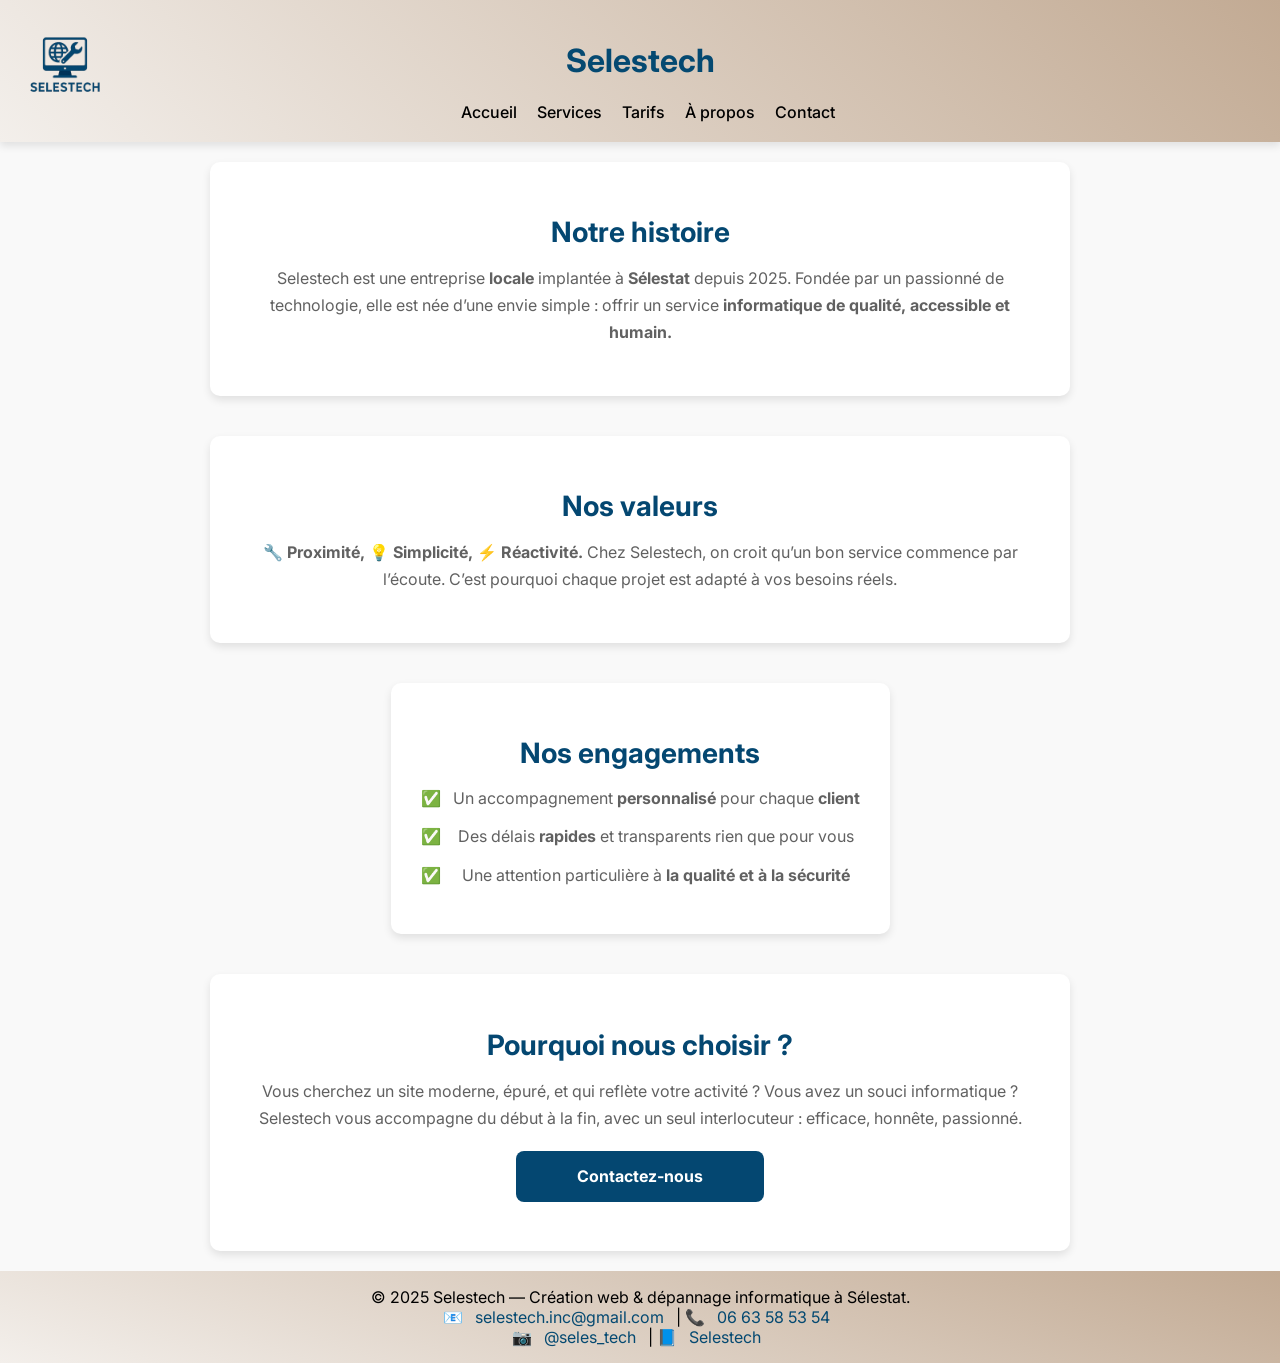
==== apropos.html @ 067ace5b "Add files via upload" ====
<!DOCTYPE html>
<html lang="fr">
<head>
  <meta charset="UTF-8" />
  <meta name="viewport" content="width=device-width, initial-scale=1.0" />
  <title>À propos - Selestech</title>
  <link rel="stylesheet" href="style.css" />
  <link href="https://fonts.googleapis.com/css2?family=Inter:wght@300;600&display=swap" rel="stylesheet" />
</head>
<body>
  <header>
    <img src="logo.png" alt="Logo Selestech" class="logo" />
    <h1>Selestech</h1>
    <nav>
      <a href="index.html">Accueil</a>
      <a href="services.html">Services</a>
      <a href="tarifs.html">Tarifs</a>
      <a href="apropos.html">À propos</a>
      <a href="contact.html">Contact</a>
    </nav>
  </header>

  <section>
    <h2>Notre histoire</h2>
    <p>
      Selestech est une entreprise <strong>locale</strong> implantée à <strong>Sélestat</strong> depuis 2025. Fondée par un passionné de technologie, elle est née d’une envie simple : offrir un service <strong>informatique de qualité, accessible et humain.</strong>
    </p>
  </section>

  <section>
    <h2>Nos valeurs</h2>
    <p>
      <strong>🔧 Proximité, 💡 Simplicité, ⚡ Réactivité.</strong> Chez Selestech, on croit qu’un bon service commence par l’écoute. C’est pourquoi chaque projet est adapté à vos besoins réels.
    </p>
  </section>

  <section>
  <h2>Nos engagements</h2>
  <ul class="engagements">
    <li>Un accompagnement <strong>personnalisé</strong> pour chaque <strong>client</strong></li>
    <li>Des délais <strong>rapides</strong> et transparents rien que pour vous</li>
    <li>Une attention particulière à <strong>la qualité et à la sécurité</strong></li>
  </ul>
</section>


  <section>
    <h2>Pourquoi nous choisir ?</h2>
    <p>
      Vous cherchez un site moderne, épuré, et qui reflète votre activité ? Vous avez un souci informatique ? Selestech vous accompagne du début à la fin, avec un seul interlocuteur : efficace, honnête, passionné.
    </p>
    <p><a href="contact.html" class="button">Contactez-nous</a></p>
  </section>

  <footer>
    &copy; 2025 Selestech — Création web & dépannage informatique à Sélestat.<br />
    📧 <a href="mailto:selestech.inc@gmail.com">selestech.inc@gmail.com</a> | 📞 <a href="tel:+33663585354">06 63 58 53 54</a><br />
    📷 <a href="https://instagram.com/seles_tech" target="_blank">@seles_tech</a> | 📘 <a href="https://www.facebook.com/share/1GsHa6gbmF/?mibextid=wwXIfr" target="_blank">Selestech</a>
  </footer>
</body>
</html>
---- style.css ----
/* ---------------- Import Google Fonts ---------------- */
@import url('https://fonts.googleapis.com/css2?family=Inter:wght@400;600&family=Orbitron:wght@600&display=swap');

/* ---------------- Base ---------------- */
body {
  font-family: 'Inter', sans-serif;
  margin: 0;
  min-height: 100vh;
  display: flex;
  flex-direction: column;
  background-color: #f9f9f9;
}

main {
  flex: 1;
  padding: 2rem;
  max-width: 900px;
  margin: auto;
}

a {
  color: #044971;
  text-decoration: none;
}

h1, h2 {
  color: #044971;
}

p {
  margin-bottom: 1.2rem;
  line-height: 1.7;
}

/* ---------------- Header ---------------- */
header {
  background: linear-gradient(45deg, #F3EFEB, #C2AA93);
  text-align: center;
  padding: 20px 0;
  box-shadow: 0 4px 8px rgba(0, 0, 0, 0.1);
  position: relative;
  overflow: hidden;
}

.selestech-title {
  font-family: 'Orbitron', sans-serif;
  font-size: 3.5rem;
  font-weight: bold;
  background: linear-gradient(90deg, #00c3ff, #7c00ff, #00c3ff);
  background-size: 200%;
  -webkit-background-clip: text;
  -webkit-text-fill-color: transparent;
  animation: shimmer 4s infinite ease-in-out;
  margin: 2rem 0 1rem 0;
}

@keyframes shimmer {
  0% { background-position: -200%; }
  50% { background-position: 200%; }
  100% { background-position: -200%; }
}

.logo {
  position: absolute;
  top: 15px;
  left: 15px;
  width: 100px;
  height: auto;
  animation: float 3s ease-in-out infinite;
  transition: transform 0.3s ease;
}

.logo:hover {
  transform: scale(1.05) rotate(2deg);
}

@keyframes float {
  0%   { transform: translateY(0px); }
  50%  { transform: translateY(-5px); }
  100% { transform: translateY(0px); }
}

/* ---------------- Navigation ---------------- */
nav a {
  color: #000;
  margin-left: 1rem;
  font-weight: 500;
}

nav a:hover {
  text-decoration: underline;
}

/* ---------------- Sections ---------------- */
section {
  background-color: #ffffff;
  padding: 30px;
  margin: 20px auto;
  border-radius: 10px;
  box-shadow: 0 4px 8px rgba(0, 0, 0, 0.1);
  max-width: 800px;
  transition: transform 0.3s ease-in-out, box-shadow 0.3s ease-in-out;
}

section:hover {
  transform: translateY(-5px);
  box-shadow: 0 8px 16px rgba(0, 0, 0, 0.2);
}

section h2 {
  font-size: 28px;
  text-align: center;
  color: #044771;
  margin-bottom: 15px;
}

section h3 {
  font-size: 24px;
  color: #5F1A77;
  margin-bottom: 10px;
  text-align: left;
}

section p,
section ul {
  color: #616161;
  text-align: center;
}

section ul {
  list-style-type: none;
  padding: 0;
}

section ul li {
  margin-bottom: 10px;
}

/* ---------------- Engagements (✅ list) ---------------- */
.engagements {
  list-style: none;
  padding-left: 0;
  margin: 1rem 0;
}

.engagements li {
  position: relative;
  padding-left: 2rem;
  margin-bottom: 0.8rem;
  line-height: 1.6;
}

.engagements li::before {
  content: "✅";
  position: absolute;
  left: 0;
  top: 0;
}

/* ---------------- Table ---------------- */
table {
  width: 100%;
  border-collapse: collapse;
  margin-top: 1rem;
}

th, td {
  border: 1px solid #ddd;
  padding: 0.75rem;
  text-align: left;
}

th {
  background-color: #044971;
  color: white;
}

/* ---------------- Formulaire de contact ---------------- */
form {
  text-align: left;
  max-width: 800px;
  margin: auto;
  padding: 2rem 1rem;
}

input, textarea {
  width: 100%;
  padding: 0.75rem;
  margin-top: 0.5rem;
  margin-bottom: 1rem;
  border-radius: 6px;
  border: 1px solid #ccc;
  font-family: 'Inter', sans-serif;
  font-size: 1rem;
  box-shadow: 0 1px 3px rgba(0,0,0,0.05);
}

/* ---------------- Bouton ---------------- */
.button,
form button {
  display: inline-block;
  background-color: #044771;
  color: white;
  padding: 0.75rem 1.5rem;
  border-radius: 8px;
  text-decoration: none;
  font-weight: bold;
  text-align: center;
  min-width: 200px;
  border: none;
  cursor: pointer;
  transition: background-color 0.3s ease;
}

.button:hover,
form button:hover {
  background-color: #033c5e;
}

/* ---------------- Footer ---------------- */
footer {
  text-align: center;
  margin-top: auto;
  background: linear-gradient(20deg, #F3EFEB, #C2AA93);
  padding: 1rem 0;
}

footer a {
  color: #044971;
  text-decoration: none;
  margin: 0 0.5rem;
}

footer a:hover {
  text-decoration: underline;
}
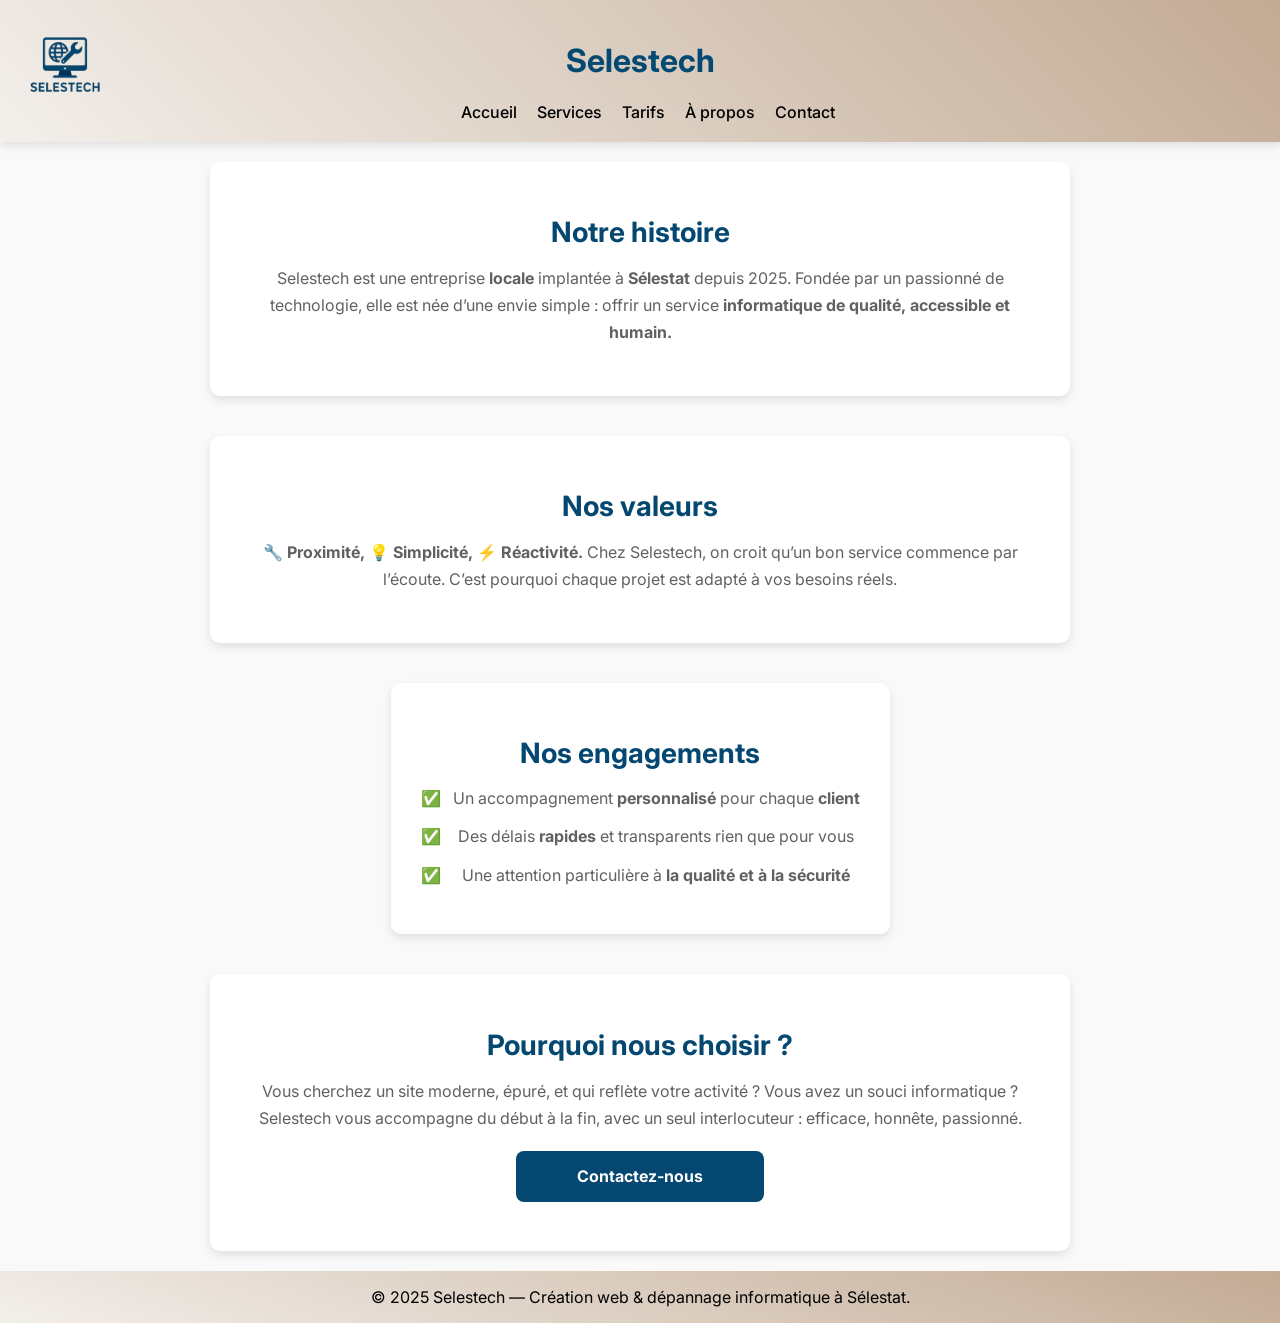
==== commit 31120eb1: "Update apropos.html" ====
--- a/apropos.html
+++ b/apropos.html
@@ -53,9 +53,7 @@
   </section>
 
   <footer>
-    &copy; 2025 Selestech — Création web & dépannage informatique à Sélestat.<br />
-    📧 <a href="mailto:selestech.inc@gmail.com">selestech.inc@gmail.com</a> | 📞 <a href="tel:+33663585354">06 63 58 53 54</a><br />
-    📷 <a href="https://instagram.com/seles_tech" target="_blank">@seles_tech</a> | 📘 <a href="https://www.facebook.com/share/1GsHa6gbmF/?mibextid=wwXIfr" target="_blank">Selestech</a>
-  </footer>
+    &copy; 2025 Selestech — Création web & dépannage informatique à Sélestat.
+    </footer>
 </body>
 </html>
